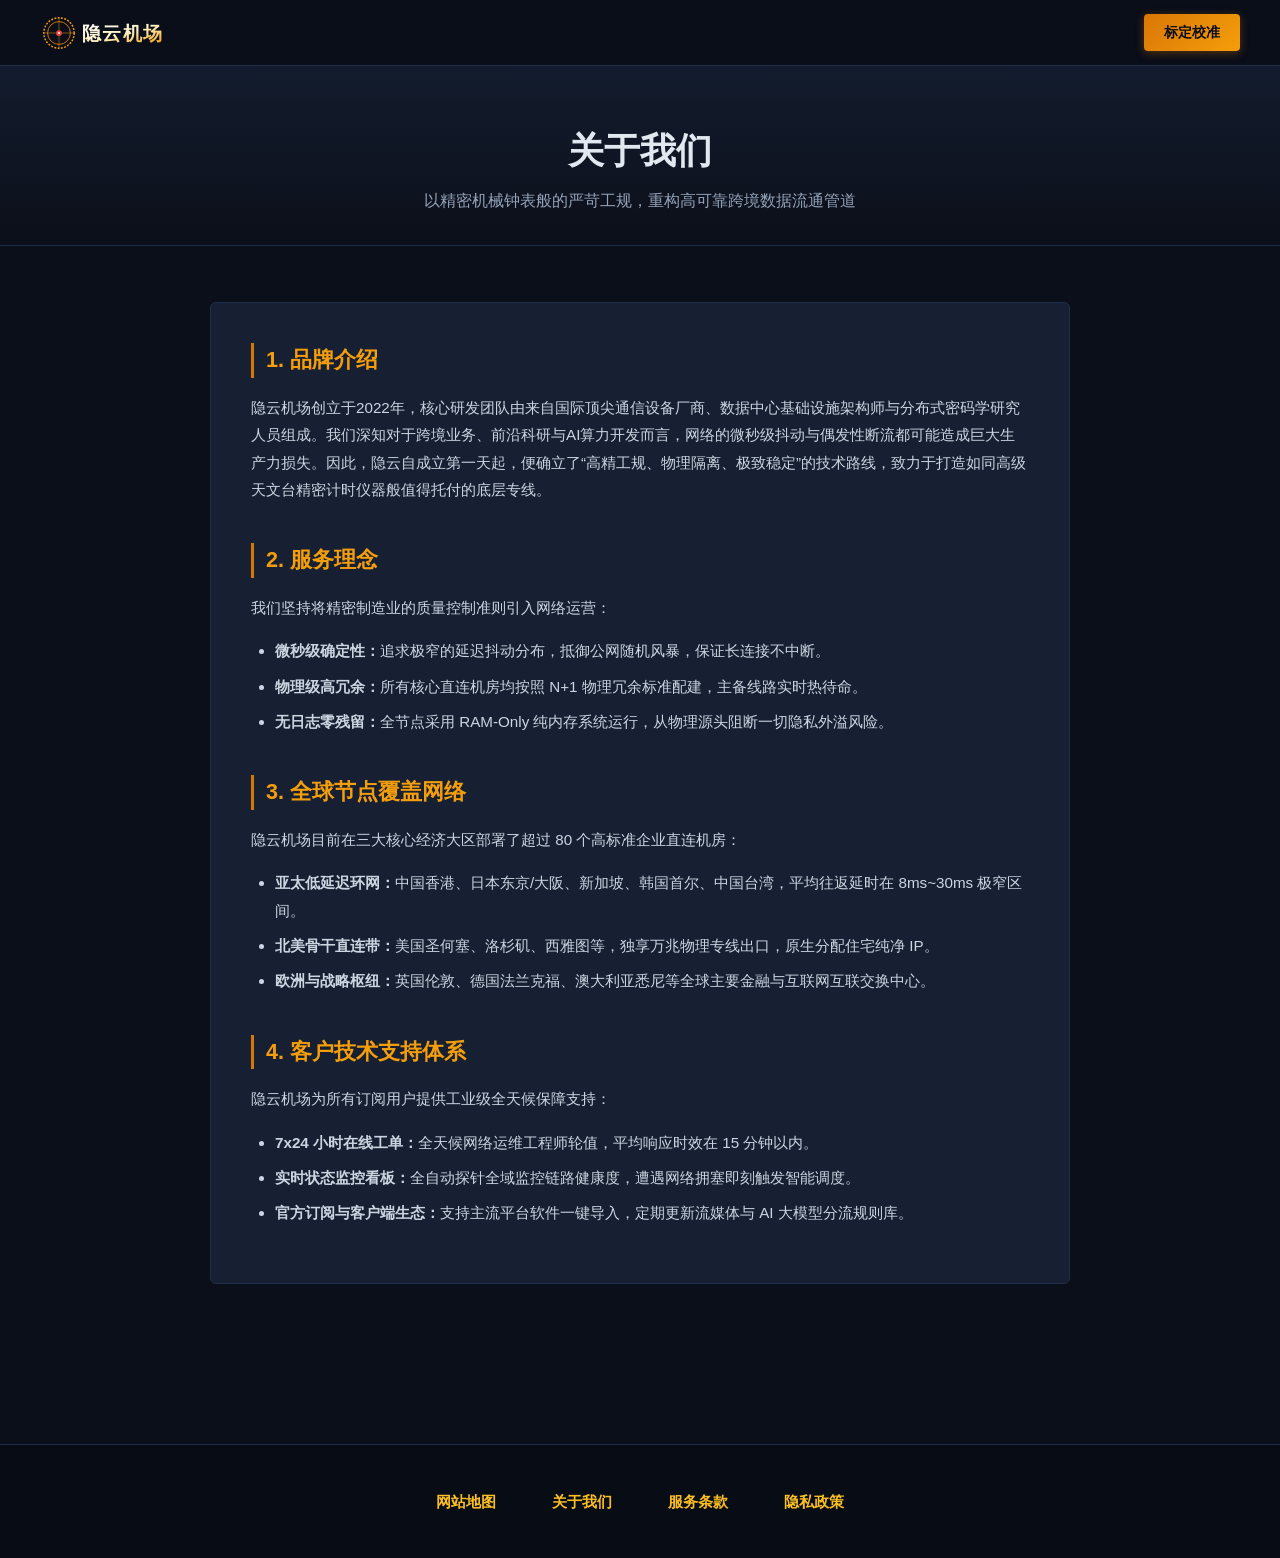
==== about.html @ 0bdaeba7 "feat: initial commit for yinyuncloud.link landing page and SEO system" ====
<!DOCTYPE html>
<html lang="zh-CN">
<head>
  <meta charset="UTF-8">
  <meta name="viewport" content="width=device-width, initial-scale=1.0">
  <title>关于我们 - 隐云机场</title>
  <meta name="description" content="了解隐云机场的品牌历程、严谨工规服务信条、全球骨干节点覆盖网络与7x24小时全天候客户技术支持体系。">
  <link rel="stylesheet" href="style.css">
</head>
<body>
  <header class="chronometer-masthead">
    <div class="masthead-inner">
      <a href="index.html" class="brand-dial" aria-label="隐云机场首页">
        <svg viewBox="0 0 170 40" fill="none" xmlns="http://www.w3.org/2000/svg">
          <defs>
            <linearGradient id="goldDial" x1="0%" y1="0%" x2="100%" y2="100%">
              <stop offset="0%" stop-color="#ffffff" />
              <stop offset="50%" stop-color="#fef3c7" />
              <stop offset="100%" stop-color="#f59e0b" />
            </linearGradient>
          </defs>
          <circle cx="20" cy="20" r="16" stroke="#f59e0b" stroke-width="1.5" stroke-dasharray="2 1.5" />
          <circle cx="20" cy="20" r="12" stroke="#d97706" stroke-width="1" />
          <line x1="20" y1="4" x2="20" y2="36" stroke="#f59e0b" stroke-width="1" stroke-opacity="0.5" />
          <line x1="4" y1="20" x2="36" y2="20" stroke="#f59e0b" stroke-width="1" stroke-opacity="0.5" />
          <circle cx="20" cy="20" r="3" fill="#ef4444" />
          <circle cx="20" cy="20" r="1" fill="#ffffff" />
          <text x="44" y="27" font-family="-apple-system, BlinkMacSystemFont, sans-serif" font-size="20" font-weight="900" fill="url(#goldDial)" letter-spacing="1.5">隐云机场</text>
        </svg>
      </a>
      <a href="https://ww012.twilightaff.com/#/?code=A56DH1Af" target="_blank" rel="nofollow" class="btn-calibrate-top">标定校准</a>
    </div>
  </header>

  <div class="subpage-gauge-hero">
    <div class="container">
      <h1 class="subpage-gauge-title">关于我们</h1>
      <p class="subpage-gauge-desc">以精密机械钟表般的严苛工规，重构高可靠跨境数据流通管道</p>
    </div>
  </div>

  <main class="subpage-gauge-body">
    <div class="container">
      <article class="gauge-article">
        <section class="gauge-doc-unit">
          <h2 class="gauge-doc-title">1. 品牌介绍</h2>
          <p class="gauge-doc-p">
            隐云机场创立于2022年，核心研发团队由来自国际顶尖通信设备厂商、数据中心基础设施架构师与分布式密码学研究人员组成。我们深知对于跨境业务、前沿科研与AI算力开发而言，网络的微秒级抖动与偶发性断流都可能造成巨大生产力损失。因此，隐云自成立第一天起，便确立了“高精工规、物理隔离、极致稳定”的技术路线，致力于打造如同高级天文台精密计时仪器般值得托付的底层专线。
          </p>
        </section>

        <section class="gauge-doc-unit">
          <h2 class="gauge-doc-title">2. 服务理念</h2>
          <p class="gauge-doc-p">
            我们坚持将精密制造业的质量控制准则引入网络运营：
          </p>
          <ul class="gauge-doc-list">
            <li><strong>微秒级确定性：</strong>追求极窄的延迟抖动分布，抵御公网随机风暴，保证长连接不中断。</li>
            <li><strong>物理级高冗余：</strong>所有核心直连机房均按照 N+1 物理冗余标准配建，主备线路实时热待命。</li>
            <li><strong>无日志零残留：</strong>全节点采用 RAM-Only 纯内存系统运行，从物理源头阻断一切隐私外溢风险。</li>
          </ul>
        </section>

        <section class="gauge-doc-unit">
          <h2 class="gauge-doc-title">3. 全球节点覆盖网络</h2>
          <p class="gauge-doc-p">
            隐云机场目前在三大核心经济大区部署了超过 80 个高标准企业直连机房：
          </p>
          <ul class="gauge-doc-list">
            <li><strong>亚太低延迟环网：</strong>中国香港、日本东京/大阪、新加坡、韩国首尔、中国台湾，平均往返延时在 8ms~30ms 极窄区间。</li>
            <li><strong>北美骨干直连带：</strong>美国圣何塞、洛杉矶、西雅图等，独享万兆物理专线出口，原生分配住宅纯净 IP。</li>
            <li><strong>欧洲与战略枢纽：</strong>英国伦敦、德国法兰克福、澳大利亚悉尼等全球主要金融与互联网互联交换中心。</li>
          </ul>
        </section>

        <section class="gauge-doc-unit">
          <h2 class="gauge-doc-title">4. 客户技术支持体系</h2>
          <p class="gauge-doc-p">
            隐云机场为所有订阅用户提供工业级全天候保障支持：
          </p>
          <ul class="gauge-doc-list">
            <li><strong>7x24 小时在线工单：</strong>全天候网络运维工程师轮值，平均响应时效在 15 分钟以内。</li>
            <li><strong>实时状态监控看板：</strong>全自动探针全域监控链路健康度，遭遇网络拥塞即刻触发智能调度。</li>
            <li><strong>官方订阅与客户端生态：</strong>支持主流平台软件一键导入，定期更新流媒体与 AI 大模型分流规则库。</li>
          </ul>
        </section>
      </article>
    </div>
  </main>

  <footer class="dial-base">
    <div class="container">
      <ul class="dial-base-nav">
        <li><a href="sitemap.html">网站地图</a></li>
        <li><a href="about.html">关于我们</a></li>
        <li><a href="terms.html">服务条款</a></li>
        <li><a href="privacy.html">隐私政策</a></li>
      </ul>
    </div>
  </footer>
</body>
</html>
---- style.css ----
/* yinyuncloud.link - 高精钟表仪器与大地测量精密刻度设计系统 */
:root {
  --gauge-bg: #0b0f19;
  --gauge-surface: #111827;
  --gauge-panel: #162032;
  --gauge-border: #1f2e48;
  --gauge-gold: #f59e0b;
  --gauge-bronze: #d97706;
  --gauge-steel: #e2e8f0;
  --gauge-muted: #94a3b8;
  --gauge-dim: #64748b;
  --gauge-ruby: #ef4444;
  --font-precision: -apple-system, BlinkMacSystemFont, "Segoe UI", Roboto, "PingFang SC", "Microsoft YaHei", sans-serif;
}

* {
  box-sizing: border-box;
  margin: 0;
  padding: 0;
}

body {
  font-family: var(--font-precision);
  background-color: var(--gauge-bg);
  color: var(--gauge-steel);
  line-height: 1.6;
  overflow-x: hidden;
  -webkit-font-smoothing: antialiased;
}

.container {
  max-width: 1200px;
  margin: 0 auto;
  padding: 0 1.5rem;
}

/* 顶部经纬表头导航 */
.chronometer-masthead {
  position: sticky;
  top: 0;
  z-index: 100;
  background: rgba(11, 15, 25, 0.96);
  border-bottom: 1px solid var(--gauge-border);
  padding: 0.85rem 1.5rem;
}

.masthead-inner {
  max-width: 1200px;
  margin: 0 auto;
  display: flex;
  align-items: center;
  justify-content: space-between;
}

.brand-dial {
  display: flex;
  align-items: center;
  gap: 0.75rem;
  text-decoration: none;
  color: var(--gauge-steel);
}

.brand-dial svg {
  height: 38px;
  width: auto;
}

.dial-nav-links {
  display: flex;
  align-items: center;
  gap: 2rem;
  list-style: none;
}

.dial-nav-links a {
  color: var(--gauge-muted);
  text-decoration: none;
  font-size: 0.88rem;
  font-weight: 600;
  letter-spacing: 0.04em;
  transition: color 0.2s;
}

.dial-nav-links a:hover {
  color: var(--gauge-gold);
}

.header-actions {
  display: flex;
  align-items: center;
  gap: 0.75rem;
}

.btn-calibrate-top,
.btn-calibrate-top:link,
.btn-calibrate-top:visited {
  background: linear-gradient(135deg, var(--gauge-bronze), var(--gauge-gold));
  color: #080c14 !important;
  -webkit-text-fill-color: #080c14 !important;
  font-weight: 800;
  font-size: 0.85rem;
  padding: 0.5rem 1.25rem;
  border-radius: 4px;
  text-decoration: none;
  box-shadow: 0 2px 8px rgba(217, 119, 6, 0.35);
  transition: transform 0.2s;
  white-space: nowrap;
}

.btn-calibrate-top:hover,
.btn-calibrate-top:focus,
.btn-calibrate-top:active {
  color: #080c14 !important;
  -webkit-text-fill-color: #080c14 !important;
  transform: translateY(-1px);
}

.nav-toggle {
  display: none;
}

/* 高精钟表 Hero */
.chronograph-hero {
  padding: 4.5rem 0 3rem;
  position: relative;
}

.hero-balance-grid {
  display: grid;
  grid-template-columns: 1.2fr 0.8fr;
  gap: 3rem;
  align-items: center;
}

.chronometer-badge {
  display: inline-flex;
  align-items: center;
  gap: 0.5rem;
  background: rgba(245, 158, 11, 0.1);
  border: 1px solid rgba(245, 158, 11, 0.3);
  padding: 0.35rem 0.9rem;
  border-radius: 3px;
  font-size: 0.78rem;
  color: #fbbf24;
  margin-bottom: 1.25rem;
  font-weight: 600;
}

.ruby-dot {
  width: 7px;
  height: 7px;
  background: var(--gauge-ruby);
  border-radius: 50%;
  box-shadow: 0 0 6px var(--gauge-ruby);
}

.chronograph-title {
  font-size: 2.85rem;
  font-weight: 900;
  line-height: 1.22;
  letter-spacing: -0.01em;
  margin-bottom: 1.25rem;
}

.chronograph-title span {
  background: linear-gradient(135deg, #fef3c7, var(--gauge-gold));
  -webkit-background-clip: text;
  -webkit-text-fill-color: transparent;
}

.chronograph-subtitle {
  font-size: 1.05rem;
  color: var(--gauge-muted);
  line-height: 1.75;
  margin-bottom: 2rem;
}

.chronograph-cta-group {
  display: flex;
  flex-wrap: wrap;
  gap: 1.25rem;
  margin-bottom: 2.5rem;
}

.btn-chronometer-primary,
.btn-chronometer-primary:link,
.btn-chronometer-primary:visited {
  min-height: 48px;
  padding: 0.85rem 1.85rem;
  background: linear-gradient(135deg, #d97706, #f59e0b);
  color: #080c14 !important;
  -webkit-text-fill-color: #080c14 !important;
  text-decoration: none;
  font-weight: 800;
  font-size: 1rem;
  border-radius: 4px;
  display: inline-flex;
  align-items: center;
  justify-content: center;
  gap: 0.5rem;
  box-shadow: 0 4px 16px rgba(217, 119, 6, 0.35);
  transition: all 0.2s ease;
}

.btn-chronometer-primary span {
  color: #080c14 !important;
  -webkit-text-fill-color: #080c14 !important;
}

.btn-chronometer-primary svg {
  stroke: #080c14 !important;
}

.btn-chronometer-primary:hover,
.btn-chronometer-primary:focus,
.btn-chronometer-primary:active {
  color: #080c14 !important;
  -webkit-text-fill-color: #080c14 !important;
  transform: translateY(-2px);
  box-shadow: 0 6px 20px rgba(245, 158, 11, 0.45);
  background: linear-gradient(135deg, #b45309, #d97706);
}

.btn-chronometer-primary:hover span,
.btn-chronometer-primary:focus span,
.btn-chronometer-primary:active span {
  color: #080c14 !important;
  -webkit-text-fill-color: #080c14 !important;
}

.btn-chronometer-primary:hover svg,
.btn-chronometer-primary:focus svg,
.btn-chronometer-primary:active svg {
  stroke: #080c14 !important;
}

.btn-chronometer-pbn,
.btn-chronometer-pbn:link,
.btn-chronometer-pbn:visited {
  min-height: 48px;
  padding: 0.85rem 1.65rem;
  background: #141d2f;
  color: #fde68a !important;
  -webkit-text-fill-color: #fde68a !important;
  border: 1px solid #233552;
  text-decoration: none;
  font-weight: 700;
  font-size: 0.95rem;
  border-radius: 4px;
  display: inline-flex;
  align-items: center;
  justify-content: center;
  gap: 0.5rem;
  transition: all 0.2s ease;
}

.btn-chronometer-pbn span {
  color: #fde68a !important;
  -webkit-text-fill-color: #fde68a !important;
}

.btn-chronometer-pbn svg {
  stroke: #fde68a !important;
}

.btn-chronometer-pbn:hover,
.btn-chronometer-pbn:focus,
.btn-chronometer-pbn:active {
  background: #1e2c46;
  border-color: var(--gauge-gold);
  color: #ffffff !important;
  -webkit-text-fill-color: #ffffff !important;
  transform: translateY(-2px);
}

.btn-chronometer-pbn:hover span,
.btn-chronometer-pbn:focus span,
.btn-chronometer-pbn:active span {
  color: #ffffff !important;
  -webkit-text-fill-color: #ffffff !important;
}

.btn-chronometer-pbn:hover svg,
.btn-chronometer-pbn:focus svg,
.btn-chronometer-pbn:active svg {
  stroke: #ffffff !important;
}

.calibration-notes {
  display: flex;
  gap: 1.5rem;
  font-size: 0.8rem;
  color: var(--gauge-dim);
}

/* 右侧经纬微米表盘仪表 */
.chronometer-dial-panel {
  background: var(--gauge-panel);
  border: 1px solid var(--gauge-border);
  border-radius: 8px;
  padding: 2rem;
  box-shadow: 0 16px 36px rgba(0, 0, 0, 0.5);
}

.dial-panel-head {
  display: flex;
  justify-content: space-between;
  align-items: center;
  border-bottom: 1px solid var(--gauge-border);
  padding-bottom: 1rem;
  margin-bottom: 1.25rem;
}

.dial-panel-head span {
  font-size: 0.78rem;
  color: var(--gauge-gold);
  font-family: monospace;
}

.chronograph-dial-display {
  display: flex;
  flex-direction: column;
  gap: 1rem;
}

.gauge-row {
  display: flex;
  justify-content: space-between;
  align-items: center;
  background: #0f1624;
  padding: 0.85rem 1rem;
  border-radius: 4px;
  border-left: 3px solid var(--gauge-bronze);
}

.gauge-row.active {
  border-left-color: var(--gauge-gold);
}

.gauge-meta h4 {
  font-size: 0.88rem;
  font-weight: 700;
}

.gauge-meta p {
  font-size: 0.72rem;
  color: var(--gauge-dim);
}

.gauge-value {
  font-size: 0.95rem;
  font-weight: 800;
  color: #fbbf24;
  font-family: monospace;
}

/* 标定数据指标条 */
.micrometer-telemetry-bar {
  margin: 3.5rem auto 4.5rem;
  background: #111a2b;
  border: 1px solid var(--gauge-border);
  border-radius: 6px;
  padding: 1.5rem 2rem;
  display: grid;
  grid-template-columns: repeat(4, 1fr);
  gap: 1.5rem;
}

.telemetry-cell {
  text-align: center;
}

.cell-num {
  font-size: 1.85rem;
  font-weight: 800;
  color: #ffffff;
}

.cell-num span {
  font-size: 0.95rem;
  color: var(--gauge-gold);
  font-weight: 700;
}

.cell-txt {
  font-size: 0.8rem;
  color: var(--gauge-muted);
  margin-top: 0.25rem;
}

/* 板块通用头部 */
.precision-section {
  padding: 4.5rem 0;
}

.precision-head {
  text-align: center;
  max-width: 760px;
  margin: 0 auto 3rem;
}

.precision-kicker {
  font-size: 0.78rem;
  font-weight: 700;
  color: var(--gauge-gold);
  letter-spacing: 0.15em;
  text-transform: uppercase;
  margin-bottom: 0.5rem;
}

.precision-title {
  font-size: 2.15rem;
  font-weight: 800;
  line-height: 1.25;
  color: #f8fafc;
}

.precision-subtitle {
  font-size: 0.95rem;
  color: var(--gauge-muted);
  margin-top: 0.75rem;
}

/* 核心优势板块 - 磐石级链路稳定度（3张精密卡片） */
.chronometer-cards-grid {
  display: grid;
  grid-template-columns: repeat(3, 1fr);
  gap: 1.75rem;
}

.chronometer-feature-card {
  background: var(--gauge-panel);
  border: 1px solid var(--gauge-border);
  border-radius: 6px;
  padding: 2.25rem 1.75rem;
  transition: transform 0.2s, border-color 0.2s;
}

.chronometer-feature-card:hover {
  transform: translateY(-3px);
  border-color: rgba(245, 158, 11, 0.5);
}

.dial-icon-container {
  width: 50px;
  height: 50px;
  background: rgba(245, 158, 11, 0.1);
  border: 1px solid rgba(245, 158, 11, 0.25);
  border-radius: 4px;
  display: flex;
  align-items: center;
  justify-content: center;
  color: var(--gauge-gold);
  margin-bottom: 1.25rem;
}

.dial-icon-container svg {
  width: 26px;
  height: 26px;
}

.feature-dial-title {
  font-size: 1.18rem;
  font-weight: 700;
  margin-bottom: 0.65rem;
  color: #f8fafc;
}

.feature-dial-desc {
  font-size: 0.88rem;
  color: var(--gauge-muted);
  line-height: 1.65;
}

/* 全时域高精网络互联（3张卡片） */
.interconnect-grid {
  display: grid;
  grid-template-columns: repeat(3, 1fr);
  gap: 1.75rem;
}

.interconnect-card {
  background: #111a2c;
  border: 1px solid var(--gauge-border);
  border-radius: 6px;
  padding: 1.75rem;
}

.interconnect-header {
  display: flex;
  align-items: center;
  gap: 1rem;
  margin-bottom: 1rem;
}

.interconnect-icon {
  width: 44px;
  height: 44px;
  border-radius: 4px;
  background: rgba(245, 158, 11, 0.12);
  border: 1px solid rgba(245, 158, 11, 0.3);
  display: flex;
  align-items: center;
  justify-content: center;
  color: var(--gauge-gold);
}

.interconnect-icon svg {
  width: 22px;
  height: 22px;
}

.interconnect-title {
  font-size: 1.05rem;
  font-weight: 700;
}

.interconnect-chips {
  display: flex;
  flex-wrap: wrap;
  gap: 0.4rem;
  margin-top: 1rem;
}

.chip {
  font-size: 0.72rem;
  padding: 0.2rem 0.55rem;
  background: #19253d;
  color: #fde68a;
  border-radius: 3px;
  border: 1px solid #283a5e;
}

/* 价格对比表（3个方案） */
.horology-pricing-grid {
  display: grid;
  grid-template-columns: repeat(3, 1fr);
  gap: 1.75rem;
  align-items: stretch;
}

.calibre-card {
  background: var(--gauge-panel);
  border: 1px solid var(--gauge-border);
  border-radius: 6px;
  padding: 2.25rem 1.75rem;
  display: flex;
  flex-direction: column;
  position: relative;
}

.calibre-card.calibre-master {
  border-color: var(--gauge-gold);
  background: #182338;
  box-shadow: 0 12px 32px rgba(217, 119, 6, 0.25);
}

.calibre-ribbon {
  position: absolute;
  top: -12px;
  left: 50%;
  transform: translateX(-50%);
  background: linear-gradient(135deg, var(--gauge-bronze), var(--gauge-gold));
  color: #0b0f19;
  font-size: 0.75rem;
  font-weight: 800;
  padding: 0.25rem 0.95rem;
  border-radius: 20px;
}

.calibre-name {
  font-size: 1.35rem;
  font-weight: 800;
  margin-bottom: 0.4rem;
}

.calibre-summary {
  font-size: 0.85rem;
  color: var(--gauge-muted);
  min-height: 2.4rem;
}

.calibre-rate-box {
  margin: 1.5rem 0;
  display: flex;
  align-items: baseline;
  gap: 0.35rem;
}

.calibre-currency {
  font-size: 1.25rem;
  font-weight: 700;
  color: var(--gauge-gold);
}

.calibre-rate {
  font-size: 2.65rem;
  font-weight: 900;
  color: #fff;
}

.calibre-span {
  font-size: 0.85rem;
  color: var(--gauge-muted);
}

.calibre-checklist {
  list-style: none;
  display: flex;
  flex-direction: column;
  gap: 0.75rem;
  margin-bottom: 2rem;
  flex-grow: 1;
}

.calibre-checklist li {
  font-size: 0.88rem;
  color: #cbd5e1;
  display: flex;
  align-items: center;
  gap: 0.5rem;
}

.calibre-checklist li svg {
  width: 16px;
  height: 16px;
  color: var(--gauge-gold);
  flex-shrink: 0;
}

.btn-calibre-action,
.btn-calibre-action:link,
.btn-calibre-action:visited {
  min-height: 48px;
  display: flex;
  align-items: center;
  justify-content: center;
  background: #111827;
  color: #ffffff !important;
  -webkit-text-fill-color: #ffffff !important;
  text-decoration: none;
  font-weight: 700;
  font-size: 0.95rem;
  border-radius: 4px;
  border: 1px solid #233552;
  transition: all 0.2s ease;
}

.btn-calibre-action:hover,
.btn-calibre-action:focus,
.btn-calibre-action:active {
  background: #1e2c44;
  border-color: #3b5278;
  color: #ffffff !important;
  -webkit-text-fill-color: #ffffff !important;
}

.calibre-card.calibre-master .btn-calibre-action,
.calibre-card.calibre-master .btn-calibre-action:link,
.calibre-card.calibre-master .btn-calibre-action:visited {
  background: linear-gradient(135deg, var(--gauge-bronze), var(--gauge-gold));
  color: #080c14 !important;
  -webkit-text-fill-color: #080c14 !important;
  border: none;
}

.calibre-card.calibre-master .btn-calibre-action:hover,
.calibre-card.calibre-master .btn-calibre-action:focus,
.calibre-card.calibre-master .btn-calibre-action:active {
  background: linear-gradient(135deg, #b45309, #d97706);
  color: #080c14 !important;
  -webkit-text-fill-color: #080c14 !important;
}

/* 工程师与学者口碑（3张卡片） */
.engineer-logs-grid {
  display: grid;
  grid-template-columns: repeat(3, 1fr);
  gap: 1.75rem;
}

.engineer-log-card {
  background: var(--gauge-panel);
  border: 1px solid var(--gauge-border);
  border-radius: 6px;
  padding: 1.75rem;
  display: flex;
  flex-direction: column;
  justify-content: space-between;
}

.engineer-log-quote {
  font-size: 0.92rem;
  color: #e2e8f0;
  line-height: 1.75;
  margin-bottom: 1.5rem;
}

.engineer-author-meta {
  display: flex;
  align-items: center;
  gap: 0.85rem;
}

.engineer-dial-badge {
  width: 42px;
  height: 42px;
  border-radius: 4px;
  background: #141d2f;
  border: 1px solid var(--gauge-gold);
  display: flex;
  align-items: center;
  justify-content: center;
  font-weight: 800;
  color: var(--gauge-gold);
  font-size: 0.9rem;
}

.engineer-meta-text h4 {
  font-size: 0.9rem;
  font-weight: 700;
}

.engineer-meta-text p {
  font-size: 0.75rem;
  color: var(--gauge-dim);
}

/* FAQ 常见问答（4个） */
.faq-gauge-stack {
  max-width: 860px;
  margin: 0 auto;
  display: flex;
  flex-direction: column;
  gap: 1.15rem;
}

.faq-gauge-card {
  background: var(--gauge-panel);
  border: 1px solid var(--gauge-border);
  border-radius: 6px;
  padding: 1.35rem 1.6rem;
}

.faq-gauge-q {
  font-size: 1.05rem;
  font-weight: 700;
  color: #f1f5f9;
  display: flex;
  align-items: center;
  gap: 0.6rem;
  margin-bottom: 0.55rem;
}

.faq-gauge-q svg {
  width: 18px;
  height: 18px;
  color: var(--gauge-gold);
  flex-shrink: 0;
}

.faq-gauge-a {
  font-size: 0.9rem;
  color: var(--gauge-muted);
  line-height: 1.7;
  padding-left: 1.75rem;
}

/* 页脚底座（严格仅限4个标题） */
.dial-base {
  margin-top: 5rem;
  background: #080c14;
  border-top: 1px solid var(--gauge-border);
  padding: 2.75rem 1.5rem;
}

.dial-base-nav {
  max-width: 760px;
  margin: 0 auto;
  display: flex;
  justify-content: center;
  align-items: center;
  gap: 3.5rem;
  list-style: none;
}

.dial-base-nav a {
  color: var(--gauge-muted);
  text-decoration: none;
  font-size: 0.95rem;
  font-weight: 600;
  transition: color 0.2s;
}

.dial-base-nav a:hover {
  color: var(--gauge-gold);
}

/* 子页面独立排版 */
.subpage-gauge-hero {
  padding: 3.5rem 0 2rem;
  border-bottom: 1px solid var(--gauge-border);
  background: linear-gradient(180deg, #131c2e 0%, var(--gauge-bg) 100%);
  text-align: center;
}

.subpage-gauge-title {
  font-size: 2.25rem;
  font-weight: 800;
  margin-bottom: 0.5rem;
}

.subpage-gauge-desc {
  color: var(--gauge-muted);
  font-size: 1rem;
}

.subpage-gauge-body {
  padding: 3.5rem 0 5rem;
}

.gauge-article {
  max-width: 860px;
  margin: 0 auto;
  background: var(--gauge-panel);
  border: 1px solid var(--gauge-border);
  border-radius: 6px;
  padding: 2.5rem;
}

.gauge-doc-unit {
  margin-bottom: 2.5rem;
}

.gauge-doc-unit:last-child {
  margin-bottom: 0;
}

.gauge-doc-title {
  font-size: 1.35rem;
  font-weight: 700;
  color: var(--gauge-gold);
  margin-bottom: 1rem;
  border-left: 3px solid var(--gauge-bronze);
  padding-left: 0.75rem;
}

.gauge-doc-p {
  font-size: 0.95rem;
  color: #cbd5e1;
  line-height: 1.8;
  margin-bottom: 1rem;
}

.gauge-doc-list {
  padding-left: 1.5rem;
  color: #cbd5e1;
  line-height: 1.8;
  font-size: 0.95rem;
  margin-bottom: 1rem;
}

.gauge-doc-list li {
  margin-bottom: 0.5rem;
}

.sitemap-gauge-grid {
  display: grid;
  grid-template-columns: repeat(2, 1fr);
  gap: 2rem;
  margin-top: 1.5rem;
}

.sitemap-gauge-cell {
  background: #0f1624;
  border: 1px solid var(--gauge-border);
  border-radius: 4px;
  padding: 1.5rem;
}

.sitemap-gauge-cell h3 {
  font-size: 1.1rem;
  color: var(--gauge-gold);
  margin-bottom: 1rem;
}

.sitemap-gauge-cell ul {
  list-style: none;
  display: flex;
  flex-direction: column;
  gap: 0.65rem;
}

.sitemap-gauge-cell a {
  color: #94a3b8;
  text-decoration: none;
  font-size: 0.9rem;
  transition: color 0.2s;
}

.sitemap-gauge-cell a:hover {
  color: var(--gauge-gold);
}

/* 响应式断点 */
@media (max-width: 992px) {
  .hero-balance-grid {
    grid-template-columns: 1fr;
    gap: 2.5rem;
  }
  .chronometer-cards-grid,
  .interconnect-grid,
  .horology-pricing-grid,
  .engineer-logs-grid {
    grid-template-columns: 1fr;
  }
  .micrometer-telemetry-bar {
    grid-template-columns: repeat(2, 1fr);
  }
  .chronometer-masthead {
    position: sticky;
    top: 0;
    z-index: 1000;
  }
  .masthead-inner {
    position: relative;
  }
  .nav-toggle {
    display: flex;
    flex-direction: column;
    justify-content: center;
    align-items: center;
    gap: 5px;
    width: 38px;
    height: 38px;
    background: rgba(15, 22, 36, 0.9);
    border: 1px solid var(--gauge-border);
    border-radius: 4px;
    cursor: pointer;
    padding: 0;
    transition: all 0.25s ease;
  }
  .nav-toggle:hover {
    border-color: var(--gauge-gold);
    background: rgba(28, 38, 58, 0.95);
  }
  .nav-toggle .bar {
    width: 20px;
    height: 2px;
    background-color: var(--gauge-gold);
    border-radius: 2px;
    transition: all 0.3s cubic-bezier(0.16, 1, 0.3, 1);
  }
  .nav-toggle.is-active {
    border-color: var(--gauge-gold);
    box-shadow: 0 0 12px rgba(245, 158, 11, 0.4);
  }
  .nav-toggle.is-active .bar:nth-child(1) {
    transform: translateY(7px) rotate(45deg);
  }
  .nav-toggle.is-active .bar:nth-child(2) {
    opacity: 0;
    transform: scaleX(0);
  }
  .nav-toggle.is-active .bar:nth-child(3) {
    transform: translateY(-7px) rotate(-45deg);
  }

  .dial-nav-links {
    display: none;
    position: absolute;
    top: calc(100% + 0.85rem);
    left: -1.5rem;
    right: -1.5rem;
    width: calc(100% + 3rem);
    background: rgba(9, 13, 21, 0.98);
    backdrop-filter: blur(20px);
    -webkit-backdrop-filter: blur(20px);
    border-bottom: 2px solid var(--gauge-gold);
    border-top: 1px solid rgba(245, 158, 11, 0.15);
    box-shadow: 0 20px 40px rgba(0, 0, 0, 0.85);
    flex-direction: column;
    align-items: stretch;
    padding: 1rem 1.5rem 1.25rem;
    gap: 0.6rem;
    z-index: 9999;
    max-height: calc(100vh - 75px);
    overflow-y: auto;
  }
  .dial-nav-links.is-open {
    display: flex;
    animation: chronometerUnfurl 0.28s cubic-bezier(0.16, 1, 0.3, 1) forwards;
  }
  @keyframes chronometerUnfurl {
    from {
      opacity: 0;
      transform: translateY(-8px);
    }
    to {
      opacity: 1;
      transform: translateY(0);
    }
  }
  .dial-nav-links li {
    width: 100%;
    list-style: none;
  }
  .dial-nav-links a {
    display: flex;
    align-items: center;
    width: 100%;
    min-height: 44px;
    padding: 0.75rem 1.1rem;
    font-size: 0.95rem;
    font-weight: 600;
    color: #e2e8f0;
    background: rgba(20, 29, 46, 0.55);
    border: 1px solid var(--gauge-border);
    border-radius: 4px;
    text-decoration: none;
    transition: all 0.2s ease;
  }
  .dial-nav-links a:hover,
  .dial-nav-links a:active {
    color: var(--gauge-gold);
    background: rgba(217, 119, 6, 0.2);
    border-color: rgba(245, 158, 11, 0.5);
    padding-left: 1.35rem;
  }
}

@media (max-width: 640px) {
  .chronograph-title {
    font-size: 2.1rem;
  }
  .chronograph-cta-group {
    flex-direction: column;
    width: 100%;
  }
  .btn-chronometer-primary,
  .btn-chronometer-pbn {
    width: 100%;
    min-height: 50px;
  }
  .micrometer-telemetry-bar {
    grid-template-columns: 1fr;
    padding: 1.25rem;
  }
  .dial-base-nav {
    flex-direction: column;
    gap: 1.25rem;
  }
}


/* 全局可点击正文链接高亮样式规范 (Persistent Brand Accent Links) */
a:not([class*="btn-"]):not([class*="brand-"]) {
  color: #fbbf24;
  transition: color 0.2s ease, text-decoration-color 0.2s ease;
}

a:not([class*="btn-"]):not([class*="brand-"]):visited {
  color: #fbbf24;
}

a:not([class*="btn-"]):not([class*="brand-"]):hover,
a:not([class*="btn-"]):not([class*="brand-"]):focus {
  color: #fef08a;
  text-decoration-color: #fef08a;
}

/* 资讯中心与文章详情排版 */
.news-hub-hero {
  padding: 4rem 0 2.5rem;
  background: linear-gradient(180deg, #131d2e 0%, var(--gauge-bg) 100%);
  border-bottom: 1px solid var(--gauge-border);
  text-align: center;
}

.news-hub-title {
  font-size: 2.4rem;
  font-weight: 800;
  margin-bottom: 0.75rem;
}

.news-hub-desc {
  color: var(--gauge-muted);
  font-size: 1.05rem;
  max-width: 680px;
  margin: 0 auto;
}

.articles-grid {
  display: grid;
  grid-template-columns: repeat(2, 1fr);
  gap: 2rem;
  padding: 3.5rem 0 5rem;
}

.article-card {
  background: var(--gauge-panel);
  border: 1px solid var(--gauge-border);
  border-radius: 6px;
  padding: 2rem;
  display: flex;
  flex-direction: column;
  justify-content: space-between;
  transition: transform 0.2s, border-color 0.2s;
}

.article-card:hover {
  transform: translateY(-3px);
  border-color: rgba(251, 191, 36, 0.5);
}

.card-badge-row {
  display: flex;
  justify-content: space-between;
  align-items: center;
  margin-bottom: 1rem;
}

.article-cat-tag {
  font-size: 0.75rem;
  font-weight: 700;
  color: #fbbf24;
  background: rgba(251, 191, 36, 0.1);
  padding: 0.25rem 0.65rem;
  border-radius: 4px;
  border: 1px solid rgba(251, 191, 36, 0.25);
}

.article-read-time {
  font-size: 0.78rem;
  color: var(--gauge-dim);
}

.article-card-title {
  font-size: 1.25rem;
  font-weight: 700;
  line-height: 1.4;
  margin-bottom: 0.75rem;
}

.article-card-title a {
  color: #f8fafc;
  text-decoration: none;
}

.article-card-title a:visited {
  color: #f8fafc;
}

.article-card-title a:hover {
  color: #fbbf24;
}

.article-card-excerpt {
  font-size: 0.9rem;
  color: var(--gauge-muted);
  line-height: 1.65;
  margin-bottom: 1.5rem;
  flex-grow: 1;
}

.article-card-footer {
  display: flex;
  justify-content: space-between;
  align-items: center;
  border-top: 1px solid var(--gauge-border);
  padding-top: 1rem;
}

.article-author-info {
  font-size: 0.8rem;
  color: var(--gauge-dim);
}

.article-read-more {
  font-size: 0.88rem;
  font-weight: 700;
  color: #fbbf24;
  text-decoration: none;
  display: inline-flex;
  align-items: center;
  gap: 0.35rem;
}

.article-read-more:hover {
  color: #fef08a;
}

/* 单篇文章详情页排版 */
.article-header {
  padding: 4rem 0 2rem;
  max-width: 860px;
  margin: 0 auto;
  border-bottom: 1px solid var(--gauge-border);
}

.article-meta-bar {
  display: flex;
  align-items: center;
  gap: 1.25rem;
  margin-bottom: 1.25rem;
  font-size: 0.85rem;
  color: var(--gauge-dim);
}

.article-h1-title {
  font-size: 2.35rem;
  font-weight: 800;
  line-height: 1.3;
  margin-bottom: 1rem;
  color: #ffffff;
}

.article-lead-p {
  font-size: 1.1rem;
  color: var(--gauge-muted);
  line-height: 1.8;
}

.article-body-wrapper {
  max-width: 860px;
  margin: 3rem auto 5rem;
  background: var(--gauge-panel);
  border: 1px solid var(--gauge-border);
  border-radius: 6px;
  padding: 3rem;
}

.article-rich-content h2 {
  font-size: 1.5rem;
  font-weight: 700;
  color: #ffffff;
  margin: 2.25rem 0 1rem;
  border-left: 4px solid var(--gauge-bronze);
  padding-left: 0.85rem;
}

.article-rich-content h3 {
  font-size: 1.2rem;
  font-weight: 700;
  color: #fbbf24;
  margin: 1.5rem 0 0.75rem;
}

.article-rich-content p {
  font-size: 1rem;
  color: #cbd5e1;
  line-height: 1.85;
  margin-bottom: 1.35rem;
}

.article-rich-content ul {
  padding-left: 1.5rem;
  margin-bottom: 1.5rem;
  color: #cbd5e1;
  line-height: 1.8;
}

.article-rich-content ul li {
  margin-bottom: 0.5rem;
}

.article-rich-content strong {
  color: #ffffff;
}

.article-rich-content a {
  color: #fbbf24;
  font-weight: 600;
  text-decoration: underline;
  text-underline-offset: 3px;
}

.article-rich-content a:visited {
  color: #fbbf24;
}

.article-rich-content a:hover {
  color: #fef08a;
}

.post-back-bar {
  margin-top: 3rem;
  padding-top: 1.5rem;
  border-top: 1px solid var(--gauge-border);
  display: flex;
  justify-content: space-between;
  align-items: center;
}
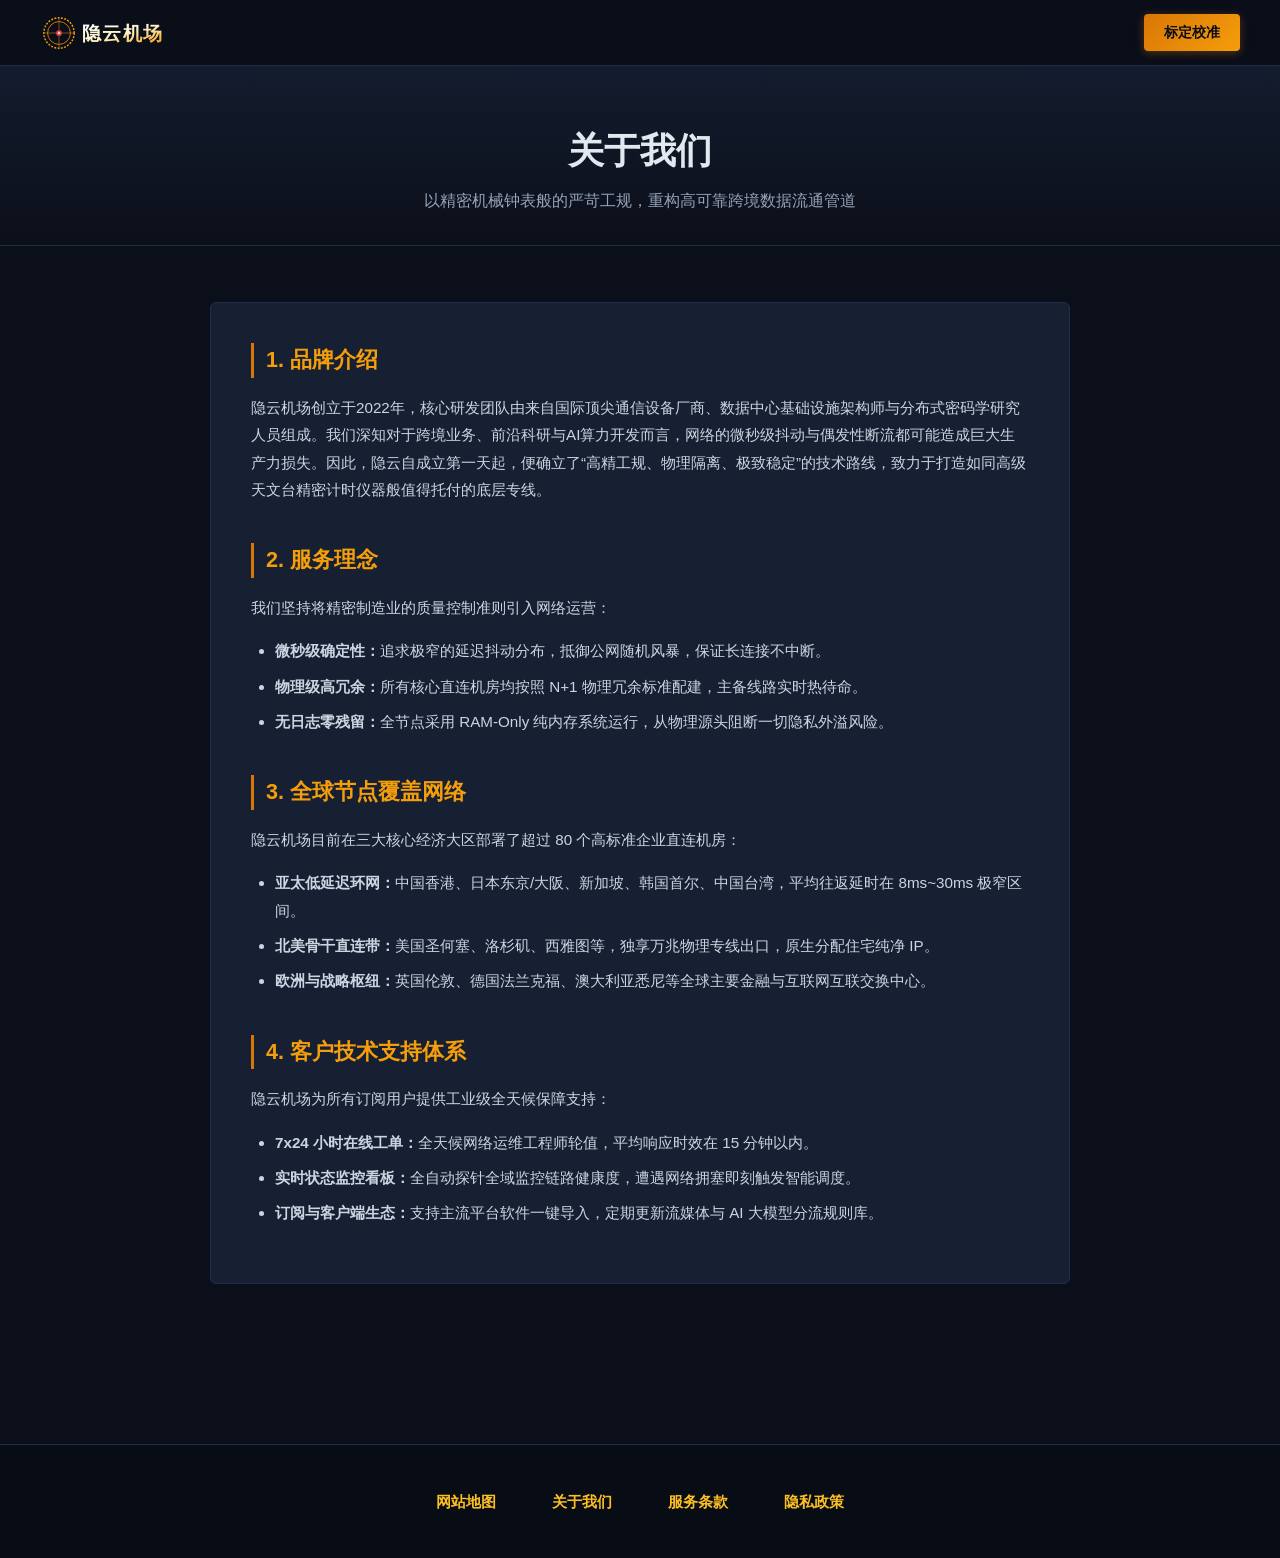
==== commit 32f27532: "revert: restore original layout and structure prior to pricing changes while keeping bespoke hero in" ====
--- a/about.html
+++ b/about.html
@@ -81,7 +81,7 @@
           <ul class="gauge-doc-list">
             <li><strong>7x24 小时在线工单：</strong>全天候网络运维工程师轮值，平均响应时效在 15 分钟以内。</li>
             <li><strong>实时状态监控看板：</strong>全自动探针全域监控链路健康度，遭遇网络拥塞即刻触发智能调度。</li>
-            <li><strong>官方订阅与客户端生态：</strong>支持主流平台软件一键导入，定期更新流媒体与 AI 大模型分流规则库。</li>
+            <li><strong>订阅与客户端生态：</strong>支持主流平台软件一键导入，定期更新流媒体与 AI 大模型分流规则库。</li>
           </ul>
         </section>
       </article>
